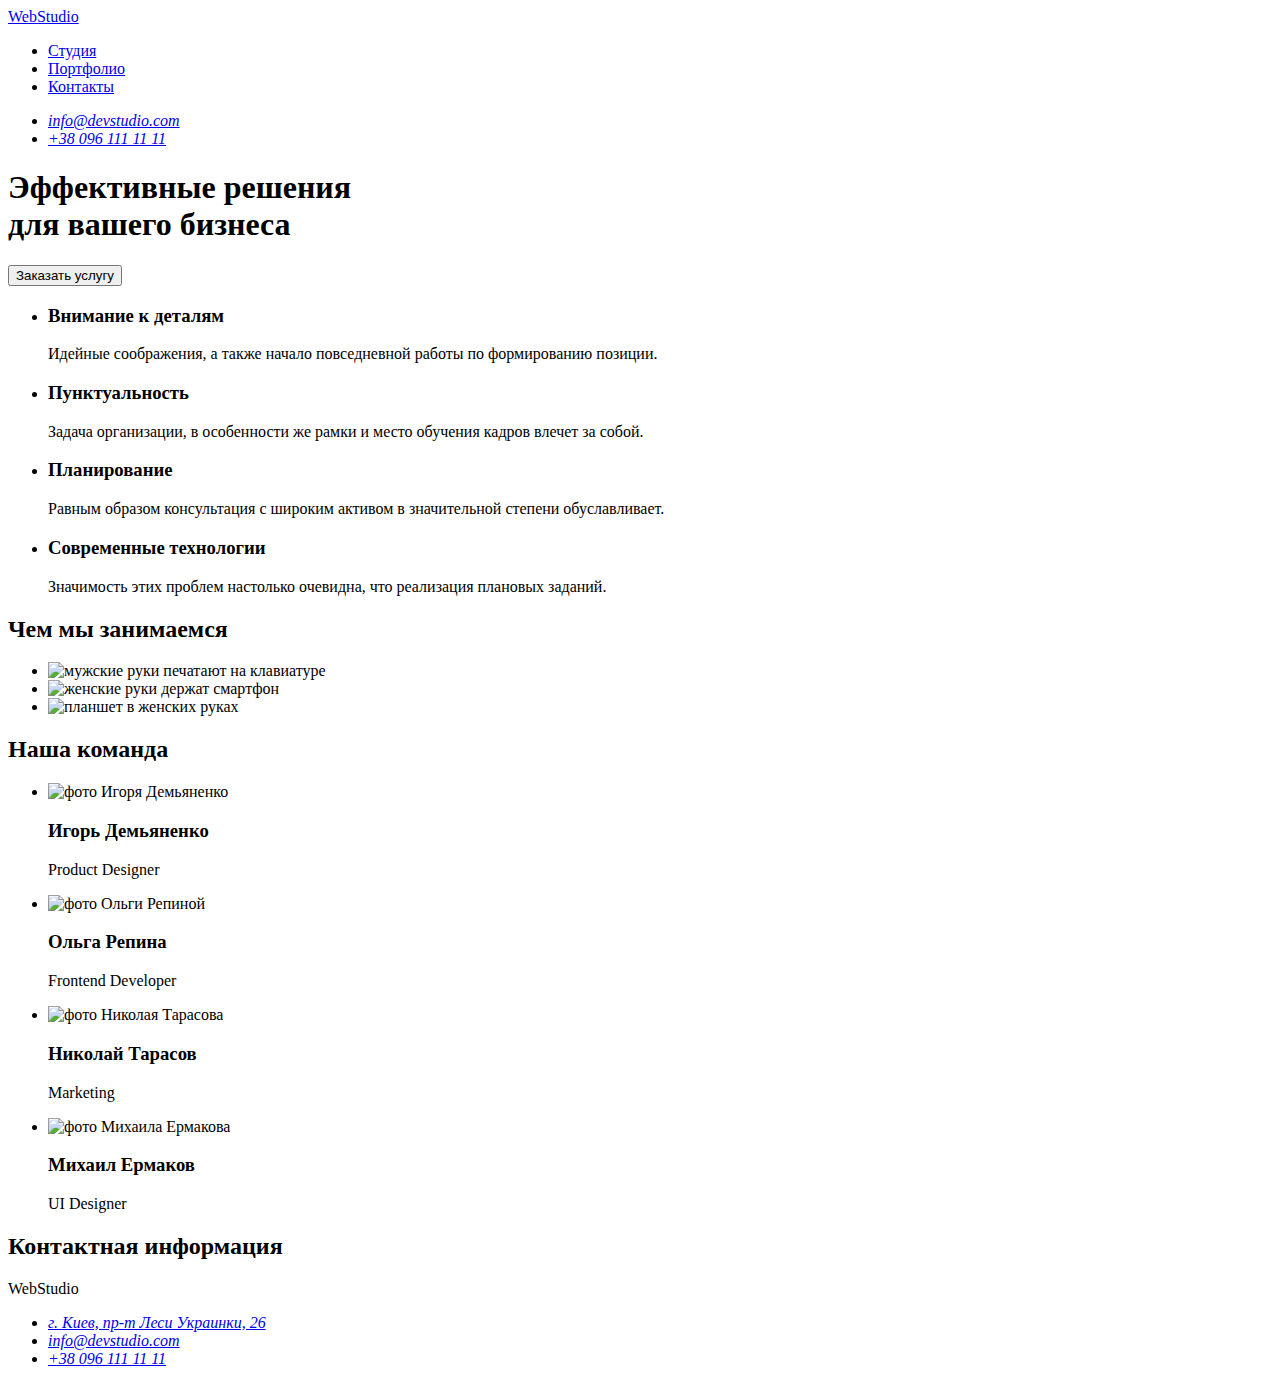
==== index.html @ 1361e8a2 "Add files via upload" ====
<!DOCTYPE html>
<html lang="ru">
  <head>
    <meta charset="UTF-8" />
    <meta name="viewport" content="width=device-width, initial-scale=1.0" />
    <title>Web-Studio</title>
    <link rel="preconnect" href="https://fonts.gstatic.com" />
    <link
      href="https://fonts.googleapis.com/css2?family=Raleway:wght@700&family=Roboto:wght@400;500;700;900&display=swap"
      rel="stylesheet"
    />
    <link rel="stylesheet" href="./css/styles.css" />
  </head>
  <body>

    <!-- Header -->

    <header class="header">
      <nav class="navigation">
        <a class="logo" href="/" lang="en">
          <span class="first-part-logo">Web</span
          ><span class="second-part-logo">Studio</span>
        </a>
        <ul class="navigation-list">
          <li class="navigation-list-item">
            <a class="navigation-list-link" href="#"
              ><span class="studio-text">Студия</span></a
            >
          </li>
          <li class="navigation-list-item">
            <a
              class="navigation-list-link"
              href="portfolio.html"
              target="_blank"
              ><span class="nav-text">Портфолио</span></a
            >
          </li>
          <li class="navigation-list-item">
            <a class="navigation-list-link" href="#"
              ><span class="nav-text">Контакты</span></a
            >
          </li>
        </ul>
      </nav>
      <address class="address">
        <ul class="address-list">
          <li class="address-item">
            <a class="header-mail" href="mailto:info@devstudio.com"
              >info@devstudio.com</a
            >
          </li>
          <li class="address-item">
            <a class="header-tel" href="tel:+380961111111">+38 096 111 11 11</a>
          </li>
        </ul>
      </address>
    </header>

    <!-- Main -->

    <main>

      <!-- Hero -->

      <section class="hero">
        <h1 class="hero-title">Эффективные решения <br />для вашего бизнеса</h1>
        <button class="hero-btn" type="button">Заказать услугу</button>
      </section>
      <!-- Чем мы занимаемся -->
      <section class="about">
        <div class="about-advantages">
          <ul class="about-advantages-list">
            <li class="about-advantages-list-item">
              <h3 class="about-subtitle">Внимание к деталям</h3>
              <p class="about-advantages-desc">
                Идейные соображения, а также начало повседневной работы по
                формированию позиции.
              </p>
            </li>
            <li class="about-advantages-list-item">
              <h3 class="about-subtitle">Пунктуальность</h3>
              <p class="about-advantages-desc">
                Задача организации, в особенности же рамки и место обучения
                кадров влечет за собой.
              </p>
            </li>
            <li class="about-advantages-list-item">
              <h3 class="about-subtitle">Планирование</h3>
              <p class="about-advantages-desc">
                Равным образом консультация с широким активом в значительной
                степени обуславливает.
              </p>
            </li>
            <li class="about-advantages-list-item">
              <h3 class="about-subtitle">Современные технологии</h3>
              <p class="about-advantages-desc">
                Значимость этих проблем настолько очевидна, что реализация
                плановых заданий.
              </p>
            </li>
          </ul>
        </div>
        <div class="about-work">
          <h2 class="title">Чем мы занимаемся</h2>
          <ul class="about-work-list">
            <li class="about-work-list-item">
              <img
                class="about-work-img"
                src="images/img.jpg"
                alt="мужские руки печатают на клавиатуре"
                width="370"
                height="294"
              />
            </li>
            <li class="about-work-list-item">
              <img
                class="about-work-img"
                src="images/img-2.jpg"
                alt="женские руки держат смартфон"
                width="370"
                height="294"
              />
            </li>
            <li class="about-work-list-item">
              <img
                class="about-work-img"
                src="images/img-3.jpg"
                alt="планшет в женских руках"
                width="370"
                height="294"
              />
            </li>
          </ul>
        </div>
      </section>

      <!-- Наша команда -->

      <section class="team">
        <h2 class="title">Наша команда</h2>
        <ul class="team-list">
          <li class="team-list-item">
            <img
              class="team-img"
              src="images/img-7.jpg"
              alt="фото Игоря Демьяненко"
              width="270"
              height="260"
            />
            <h3 class="team-subtitle">Игорь Демьяненко</h3>
            <p class="team-desc" lang="en">Product Designer</p>
          </li>
          <li class="team-list-item">
            <img
              class="team-img"
              src="images/img-4.jpg"
              alt="фото Ольги Репиной"
              width="270"
              height="260"
            />
            <h3 class="team-subtitle">Ольга Репина</h3>
            <p class="team-desc" lang="en">Frontend Developer</p>
          </li>
          <li class="team-list-item">
            <img
              class="team-img"
              src="images/img-5.jpg"
              alt="фото Николая Тарасова"
              width="270"
              height="260"
            />
            <h3 class="team-subtitle">Николай Тарасов</h3>
            <p class="team-desc" lang="en">Marketing</p>
          </li>
          <li class="team-list-item">
            <img
              class="team-img"
              src="images/img-6.jpg"
              alt="фото Михаила Ермакова"
              width="270"
              height="260"
            />
            <h3 class="team-subtitle">Михаил Ермаков</h3>
            <p class="team-desc" lang="en">UI Designer</p>
          </li>
        </ul>
      </section>
    </main>

    <!-- Footer -->

    <footer class="footer">

      <!-- Contact info -->
      
      <section class="contact-info">
        <h2 class="title">Контактная информация</h2>
        <p class="logo" lang="en">
          <span class="first-part-logo">Web</span
          ><span class="second-logo">Studio</span>
        </p>
        <address class="address">
          <ul class="address-list">
            <li class="address-list-item">
              <a
                class="address-list-link"
                href="https://goo.gl/maps/fSNsUCHMgR2mTpbh6"
                target="_blank"
                ><span class="address-text"
                  >г. Киев, пр-т Леси Украинки, 26</span
                ></a
              >
            </li>
            <li class="address-list-item">
              <a class="address-list-link" href="mailto:info@devstudio.com"
                ><span class="footer-mail">info@devstudio.com</span></a
              >
            </li>
            <li class="address-list-item">
              <a class="address-list-link" href="tel:+380961111111"
                ><span class="footer-tel">+38 096 111 11 11</span></a
              >
            </li>
          </ul>
        </address>
      </section>
    </footer>
  </body>
</html>
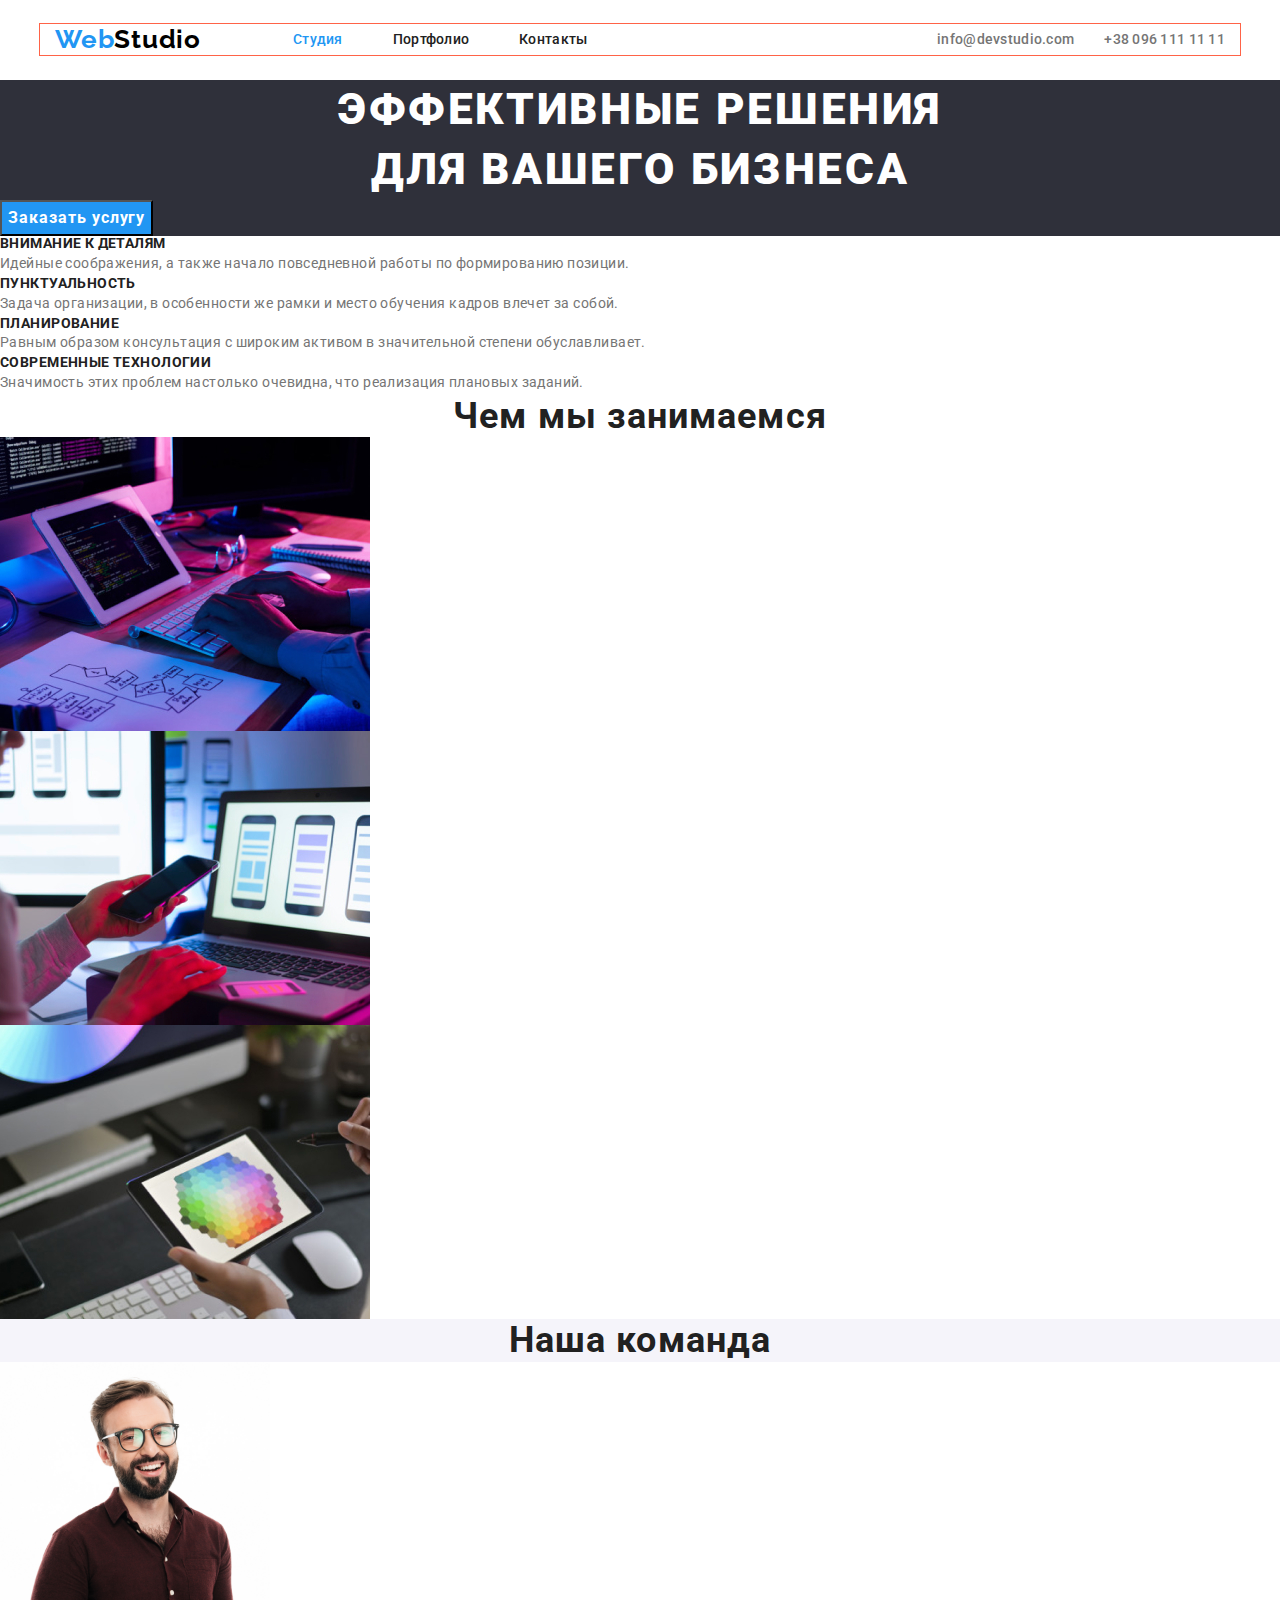
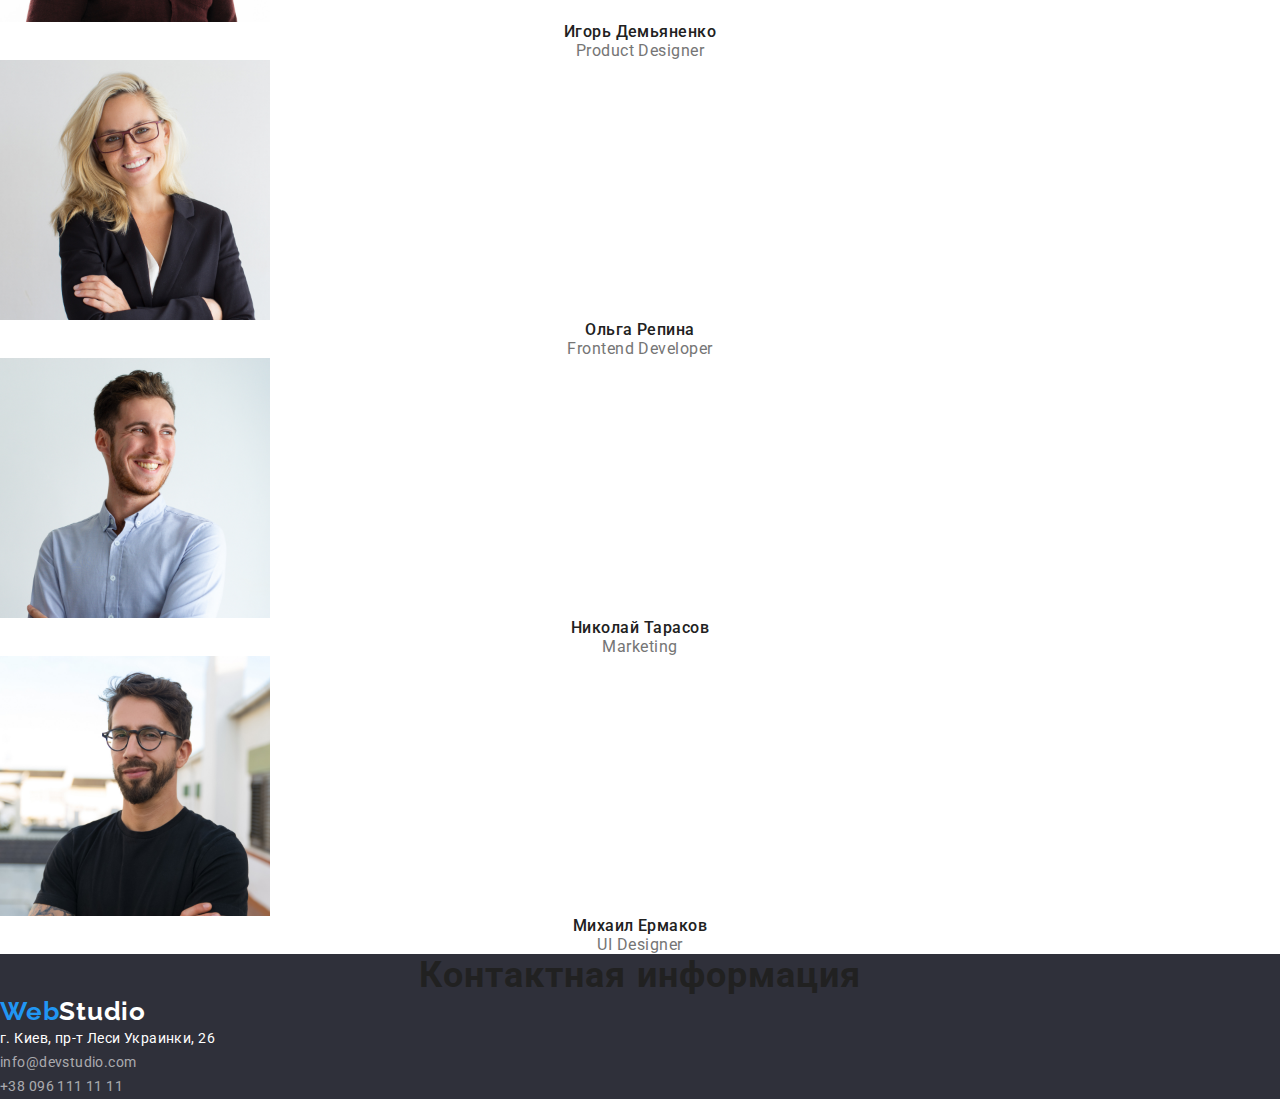
==== commit 523ac39a: "Сделан header" ====
--- a/index.html
+++ b/index.html
@@ -4,6 +4,7 @@
     <meta charset="UTF-8" />
     <meta name="viewport" content="width=device-width, initial-scale=1.0" />
     <title>Web-Studio</title>
+    <link rel="stylesheet" href="https://cdnjs.cloudflare.com/ajax/libs/modern-normalize/1.0.0/modern-normalize.min.css">
     <link rel="preconnect" href="https://fonts.gstatic.com" />
     <link
       href="https://fonts.googleapis.com/css2?family=Raleway:wght@700&family=Roboto:wght@400;500;700;900&display=swap"
@@ -16,10 +17,10 @@
     <!-- Header -->
 
     <header class="header">
+      <div class="container">
       <nav class="navigation">
         <a class="logo" href="/" lang="en">
-          <span class="first-part-logo">Web</span
-          ><span class="second-part-logo">Studio</span>
+          <span class="first-part-logo">Web</span><span class="second-part-logo">Studio</span>
         </a>
         <ul class="navigation-list">
           <li class="navigation-list-item">
@@ -54,6 +55,7 @@
           </li>
         </ul>
       </address>
+      </div>
     </header>
 
     <!-- Main -->
--- a/css/styles.css
+++ b/css/styles.css
@@ -0,0 +1,301 @@
+:root {
+  --main-font: "Roboto", sans-serif;
+  --secondary-font: "Raleway", sans-serif;
+  --accent-color: #2196f3;
+}
+
+body {
+  font-family: var(--main-font);
+}
+
+h1,
+h2,
+h3,
+h4,
+h5,
+h6 {
+  margin: 0;
+}
+
+ul,
+ol {
+  margin: 0;
+  padding: 0;
+}
+
+p {
+  margin: 0;
+}
+
+img {
+  display: block;
+}
+
+.address {
+  font-style: normal;
+}
+
+.container {
+  width: 1200px;
+  padding: 0 15px;
+  margin: 0 auto;
+}
+
+/* ========== HEADER ========== */
+
+.header {
+  padding-top: 24px;
+  padding-bottom: 25px;
+}
+
+.header .container {
+  display: flex;
+  align-items: center;
+  outline: 1px solid tomato;
+}
+
+.header .logo {
+  margin-right: 93px;
+}
+
+.logo {
+  width: 145px;
+  height: 31px;
+  font-family: var(--secondary-font);
+  font-weight: 700;
+  font-size: 26px;
+  line-height: 1.19;
+  letter-spacing: 0.03em;
+  text-decoration: none;
+}
+.first-part-logo {
+  color: #2196f3;
+}
+.second-part-logo {
+  color: #000000;
+}
+
+.header .navigation {
+  display: flex;
+  align-items: center;
+}
+
+.navigation-list {
+  display: flex;
+}
+
+.navigation-list-link {
+  font-weight: 500;
+  font-size: 14px;
+  line-height: 1.14;
+  letter-spacing: 0.02em;
+  color: #212121;
+}
+
+.navigation-list-item:not(:last-child) {
+  margin-right: 50px;
+}
+
+.navigation-list-link:hover,
+.navigation-list-link:focus,
+.header-mail:hover,
+.header-mail:focus,
+.header-tel:hover,
+.header-tel:focus {
+  color: var(--accent-color);
+}
+
+.header .address {
+  margin-left: auto;
+}
+
+.header .address-list {
+  display: flex;
+}
+
+.header .header-mail {
+  margin-right: 30px;
+}
+
+.header-mail,
+.header-tel {
+  font-weight: 500;
+  font-size: 14px;
+  line-height: 1.14;
+  letter-spacing: 0.02em;
+  color: #757575;
+}
+
+.portfolio-text {
+  color: var(--accent-color);
+}
+
+.studio-text {
+  color: var(--accent-color);
+}
+
+/* ========== END HEADER ========== */
+
+/* ========== HERO ========== */
+
+.hero,
+.contact-info {
+  background: #2f303a;
+}
+
+.hero-title {
+  font-weight: 900;
+  font-size: 44px;
+  line-height: 1.36;
+  letter-spacing: 0.06em;
+  text-transform: uppercase;
+  text-align: center;
+  color: #ffffff;
+}
+
+.hero-btn {
+  display: flex;
+  align-items: center;
+  text-align: center;
+  background-color: var(--accent-color);
+  color: #ffffff;
+  font-weight: 700;
+  font-size: 16px;
+  line-height: 1.88;
+  letter-spacing: 0.06em;
+}
+
+/* ========== END HERO ========== */
+
+/* ========== OTHER SECTIONS ========== */
+
+.about-advantages-list,
+.address-list,
+.about-work-list,
+.team-list,
+.btn-list,
+.projects-list-item,
+.navigation-list {
+  list-style: none;
+}
+
+.about-subtitle {
+  font-weight: 700;
+  font-size: 14px;
+  line-height: 1.14;
+  letter-spacing: 0.03em;
+  text-transform: uppercase;
+  color: #212121;
+}
+
+.about-advantages-desc {
+  font-weight: 400;
+  font-size: 14px;
+  line-height: 1.71;
+  letter-spacing: 0.03em;
+  color: #757575;
+}
+
+.title {
+  font-weight: 700;
+  font-size: 36px;
+  line-height: 1.17;
+  text-align: center;
+  letter-spacing: 0.03em;
+  color: #212121;
+}
+
+.team {
+  background: #f5f4fa;
+}
+
+.team-list-item {
+  background: #ffffff;
+}
+
+.team-subtitle {
+  font-weight: 500;
+  font-size: 16px;
+  line-height: 1.19;
+  text-align: center;
+  letter-spacing: 0.03em;
+  color: #212121;
+}
+
+.team-desc {
+  font-weight: 400;
+  font-size: 16px;
+  line-height: 1.19;
+  text-align: center;
+  letter-spacing: 0.03em;
+  color: #757575;
+}
+
+/* ========== END OTHER SECTIONS ========== */
+
+/* ========== FOOTER ========== */
+
+.second-logo {
+  color: #ffffff;
+}
+
+.address-text {
+  font-weight: 400;
+  font-size: 14px;
+  line-height: 1.71;
+  letter-spacing: 0.03em;
+  color: #ffffff;
+}
+
+.footer-mail,
+.footer-tel {
+  font-weight: 400;
+  font-size: 14px;
+  line-height: 1.71;
+  letter-spacing: 0.03em;
+  color: rgba(255, 255, 255, 0.6);
+}
+
+.address-list-link,
+.navigation-list-link,
+.header-mail,
+.header-tel,
+.projects-link {
+  text-decoration: none;
+}
+
+/* ========== END FOOTER ========== */
+
+/* ========== PORTFOLIO PAGE ========== */
+
+.item-button {
+  font-weight: 500;
+  font-size: 16px;
+  line-height: 1.62;
+  text-align: center;
+  letter-spacing: 0.03em;
+  background: #f5f4fa;
+  color: #212121;
+}
+
+.item-button:hover,
+.item-button:focus {
+  background-color: var(--accent-color);
+  color: #ffffff;
+}
+
+.projects-subtitle {
+  font-weight: 700;
+  font-size: 18px;
+  line-height: 2;
+  letter-spacing: 0.06em;
+  color: #212121;
+}
+
+.projects-desc {
+  font-weight: 400;
+  font-size: 16px;
+  line-height: 1.87;
+  letter-spacing: 0.03em;
+  color: #757575;
+}
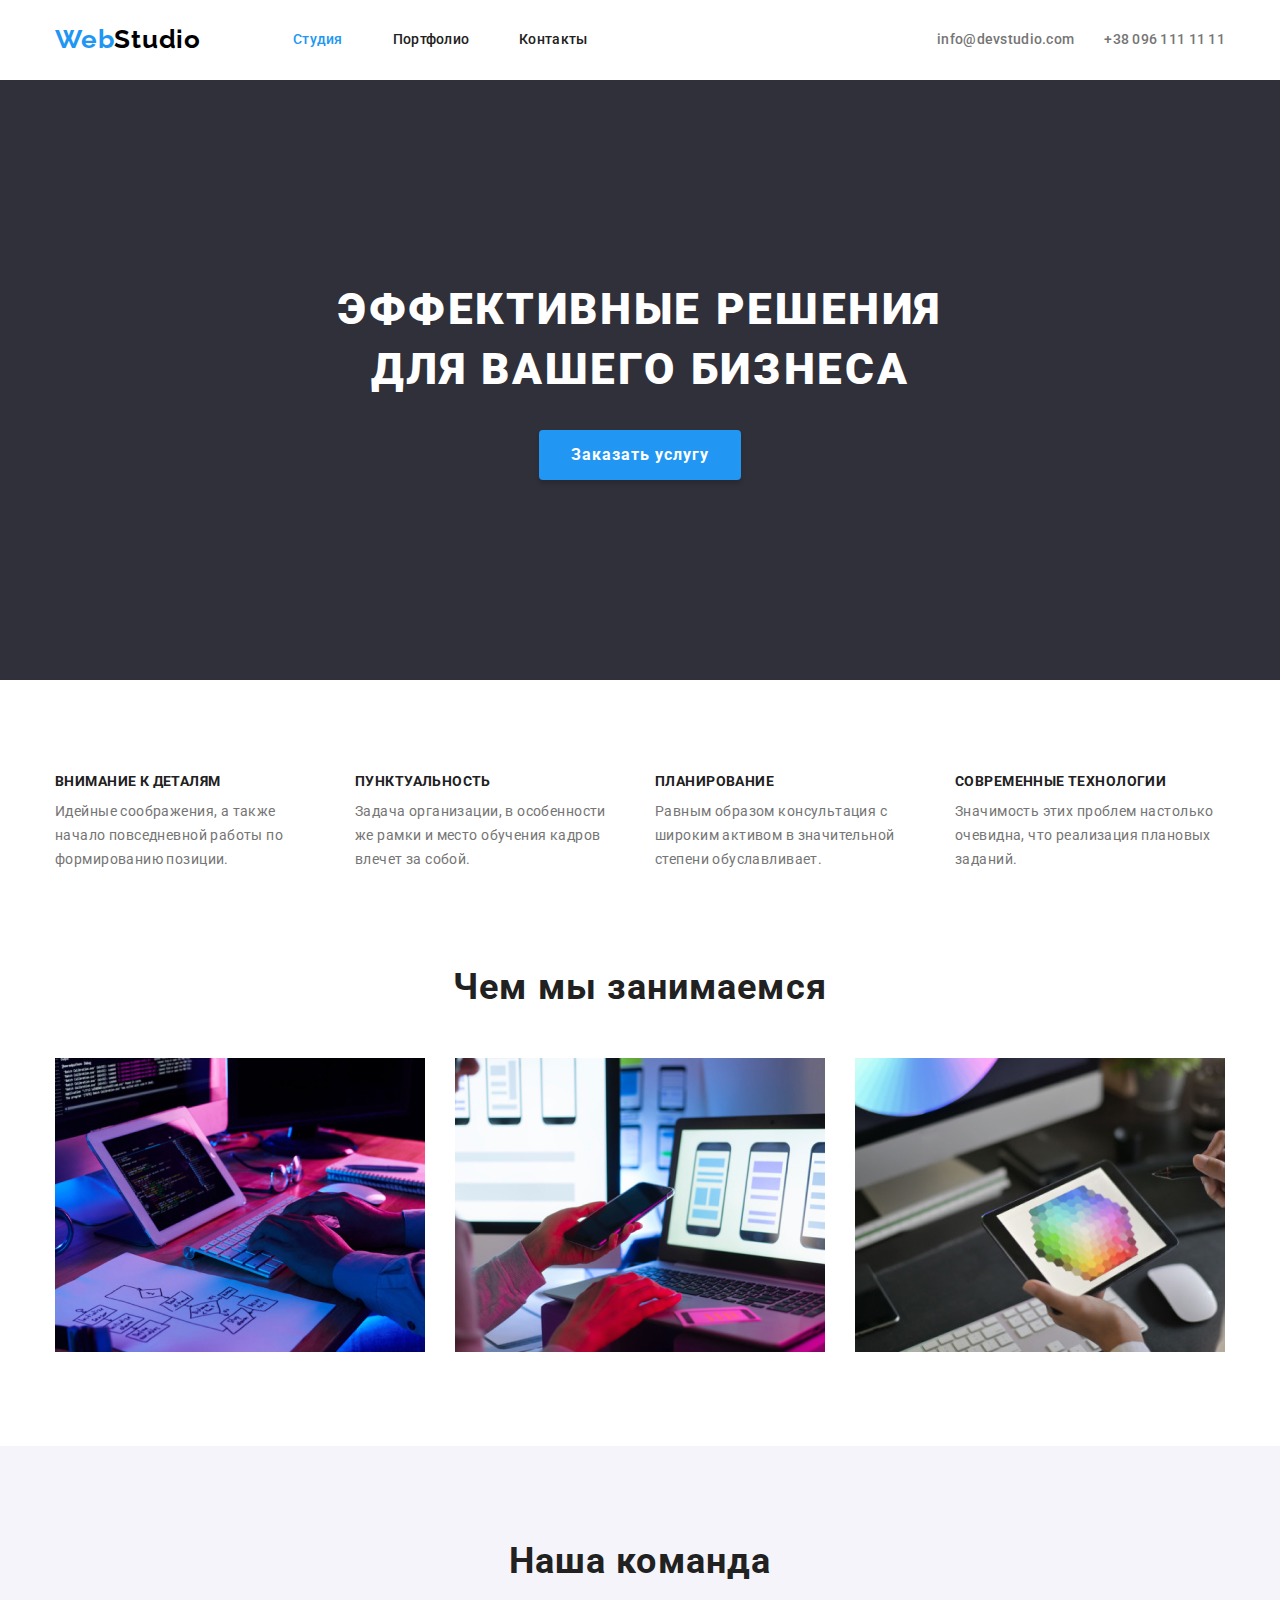
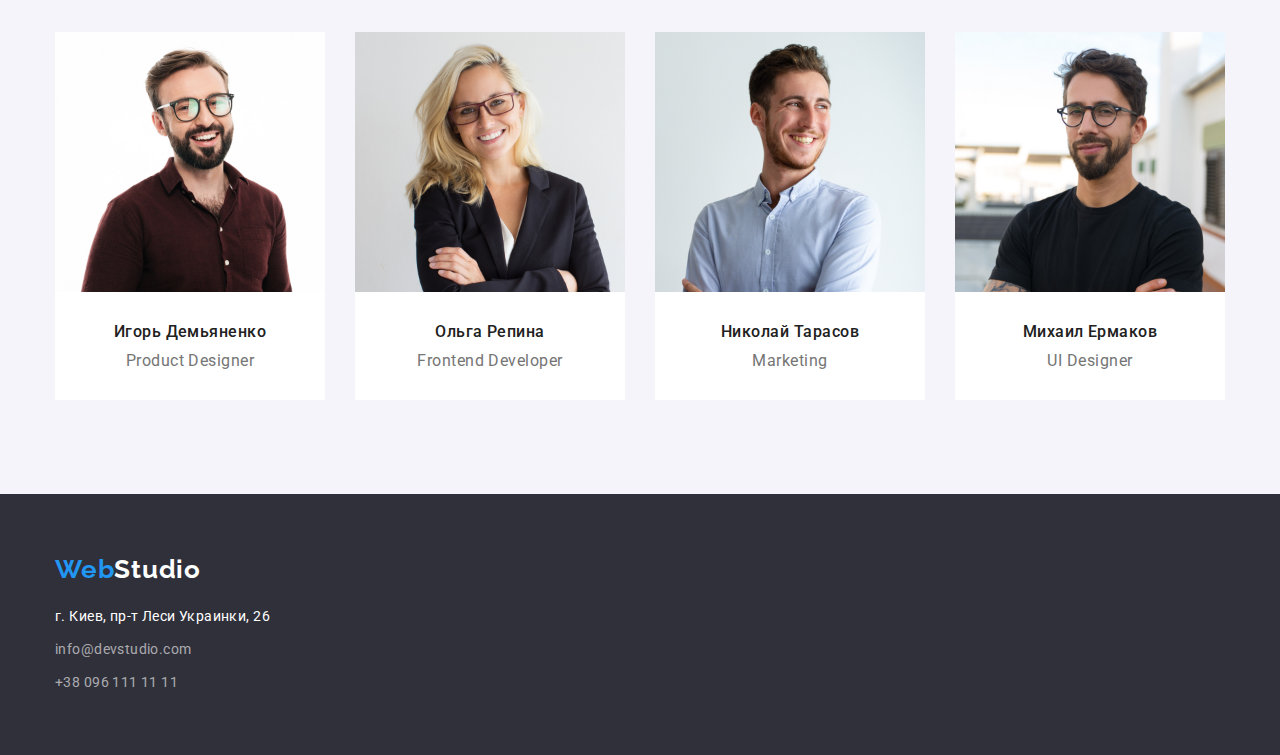
==== commit bad166f9: "Сделана разметка главной страницы" ====
--- a/index.html
+++ b/index.html
@@ -65,11 +65,14 @@
       <!-- Hero -->
 
       <section class="hero">
+        <div class="container">
         <h1 class="hero-title">Эффективные решения <br />для вашего бизнеса</h1>
         <button class="hero-btn" type="button">Заказать услугу</button>
+        </div>
       </section>
       <!-- Чем мы занимаемся -->
       <section class="about">
+        <div class="container">
         <div class="about-advantages">
           <ul class="about-advantages-list">
             <li class="about-advantages-list-item">
@@ -134,11 +137,13 @@
             </li>
           </ul>
         </div>
+        </div>
       </section>
 
       <!-- Наша команда -->
 
       <section class="team">
+        <div class="container">
         <h2 class="title">Наша команда</h2>
         <ul class="team-list">
           <li class="team-list-item">
@@ -186,6 +191,7 @@
             <p class="team-desc" lang="en">UI Designer</p>
           </li>
         </ul>
+        </div>
       </section>
     </main>
 
@@ -196,7 +202,8 @@
       <!-- Contact info -->
       
       <section class="contact-info">
-        <h2 class="title">Контактная информация</h2>
+        <div class="container">
+        <h2 class="title visually-hidden">Контактная информация</h2>
         <p class="logo" lang="en">
           <span class="first-part-logo">Web</span
           ><span class="second-logo">Studio</span>
@@ -225,6 +232,7 @@
             </li>
           </ul>
         </address>
+        </div>
       </section>
     </footer>
   </body>
--- a/css/styles.css
+++ b/css/styles.css
@@ -51,7 +51,6 @@
 .header .container {
   display: flex;
   align-items: center;
-  outline: 1px solid tomato;
 }
 
 .header .logo {
@@ -138,25 +137,34 @@
 
 /* ========== HERO ========== */
 
+.hero .container {
+  padding-top: 200px;
+  padding-bottom: 200px;
+}
+
 .hero,
 .contact-info {
   background: #2f303a;
+  text-align: center;
 }
 
 .hero-title {
+  margin-bottom: 30px;
   font-weight: 900;
   font-size: 44px;
   line-height: 1.36;
   letter-spacing: 0.06em;
   text-transform: uppercase;
-  text-align: center;
   color: #ffffff;
 }
 
 .hero-btn {
-  display: flex;
-  align-items: center;
-  text-align: center;
+  min-width: 200px;
+  box-shadow: 0px 4px 4px rgba(0, 0, 0, 0.15);
+  cursor: pointer;
+  padding: 10px 32px;
+  border-radius: 4px;
+  border: none;
   background-color: var(--accent-color);
   color: #ffffff;
   font-weight: 700;
@@ -168,6 +176,32 @@
 /* ========== END HERO ========== */
 
 /* ========== OTHER SECTIONS ========== */
+
+.about-advantages {
+  padding-top: 94px;
+  padding-bottom: 94px;
+}
+
+.about-advantages-list {
+  display: flex;
+  flex-wrap: wrap;
+}
+
+.about-advantages-list-item {
+  width: 270px;
+}
+
+.about-advantages-list-item:not(:last-child) {
+  margin-right: 30px;
+}
+
+.about-work-list-item:not(:last-child) {
+  margin-right: 30px;
+}
+
+.team-list-item:not(:last-child) {
+  margin-right: 30px;
+}
 
 .about-advantages-list,
 .address-list,
@@ -180,6 +214,7 @@
 }
 
 .about-subtitle {
+  margin-bottom: 10px;
   font-weight: 700;
   font-size: 14px;
   line-height: 1.14;
@@ -188,6 +223,14 @@
   color: #212121;
 }
 
+.about-work {
+  padding-bottom: 94px;
+}
+
+.about-work-list {
+  display: flex;
+}
+
 .about-advantages-desc {
   font-weight: 400;
   font-size: 14px;
@@ -197,6 +240,7 @@
 }
 
 .title {
+  margin-bottom: 50px;
   font-weight: 700;
   font-size: 36px;
   line-height: 1.17;
@@ -207,6 +251,16 @@
 
 .team {
   background: #f5f4fa;
+  padding-top: 94px;
+  padding-bottom: 94px;
+}
+
+.team-img {
+  margin-bottom: 30px;
+}
+
+.team-list {
+  display: flex;
 }
 
 .team-list-item {
@@ -214,6 +268,7 @@
 }
 
 .team-subtitle {
+  margin-bottom: 10px;
   font-weight: 500;
   font-size: 16px;
   line-height: 1.19;
@@ -223,6 +278,7 @@
 }
 
 .team-desc {
+  padding-bottom: 30px;
   font-weight: 400;
   font-size: 16px;
   line-height: 1.19;
@@ -234,6 +290,28 @@
 /* ========== END OTHER SECTIONS ========== */
 
 /* ========== FOOTER ========== */
+
+.contact-info {
+padding-top: 60px;
+padding-bottom: 60px;
+}
+
+.contact-info .logo {
+  margin-bottom: 20px;
+}
+
+.contact-info .address {
+  text-align: left;
+  margin-right: auto;
+}
+
+.contact-info .address-list {
+  min-width: 231px;
+}
+
+.contact-info .address-list-item:not(:last-child) {
+  margin-bottom: 9px;
+}
 
 .second-logo {
   color: #ffffff;
@@ -264,6 +342,18 @@
   text-decoration: none;
 }
 
+.visually-hidden {
+    position: absolute;
+    white-space: nowrap;
+    width: 1px;
+    height: 1px;
+    overflow: hidden;
+    border: 0;
+    padding: 0;
+    clip: rect(0 0 0 0);
+    clip-path: inset(50%);
+    margin: -1px;
+
 /* ========== END FOOTER ========== */
 
 /* ========== PORTFOLIO PAGE ========== */
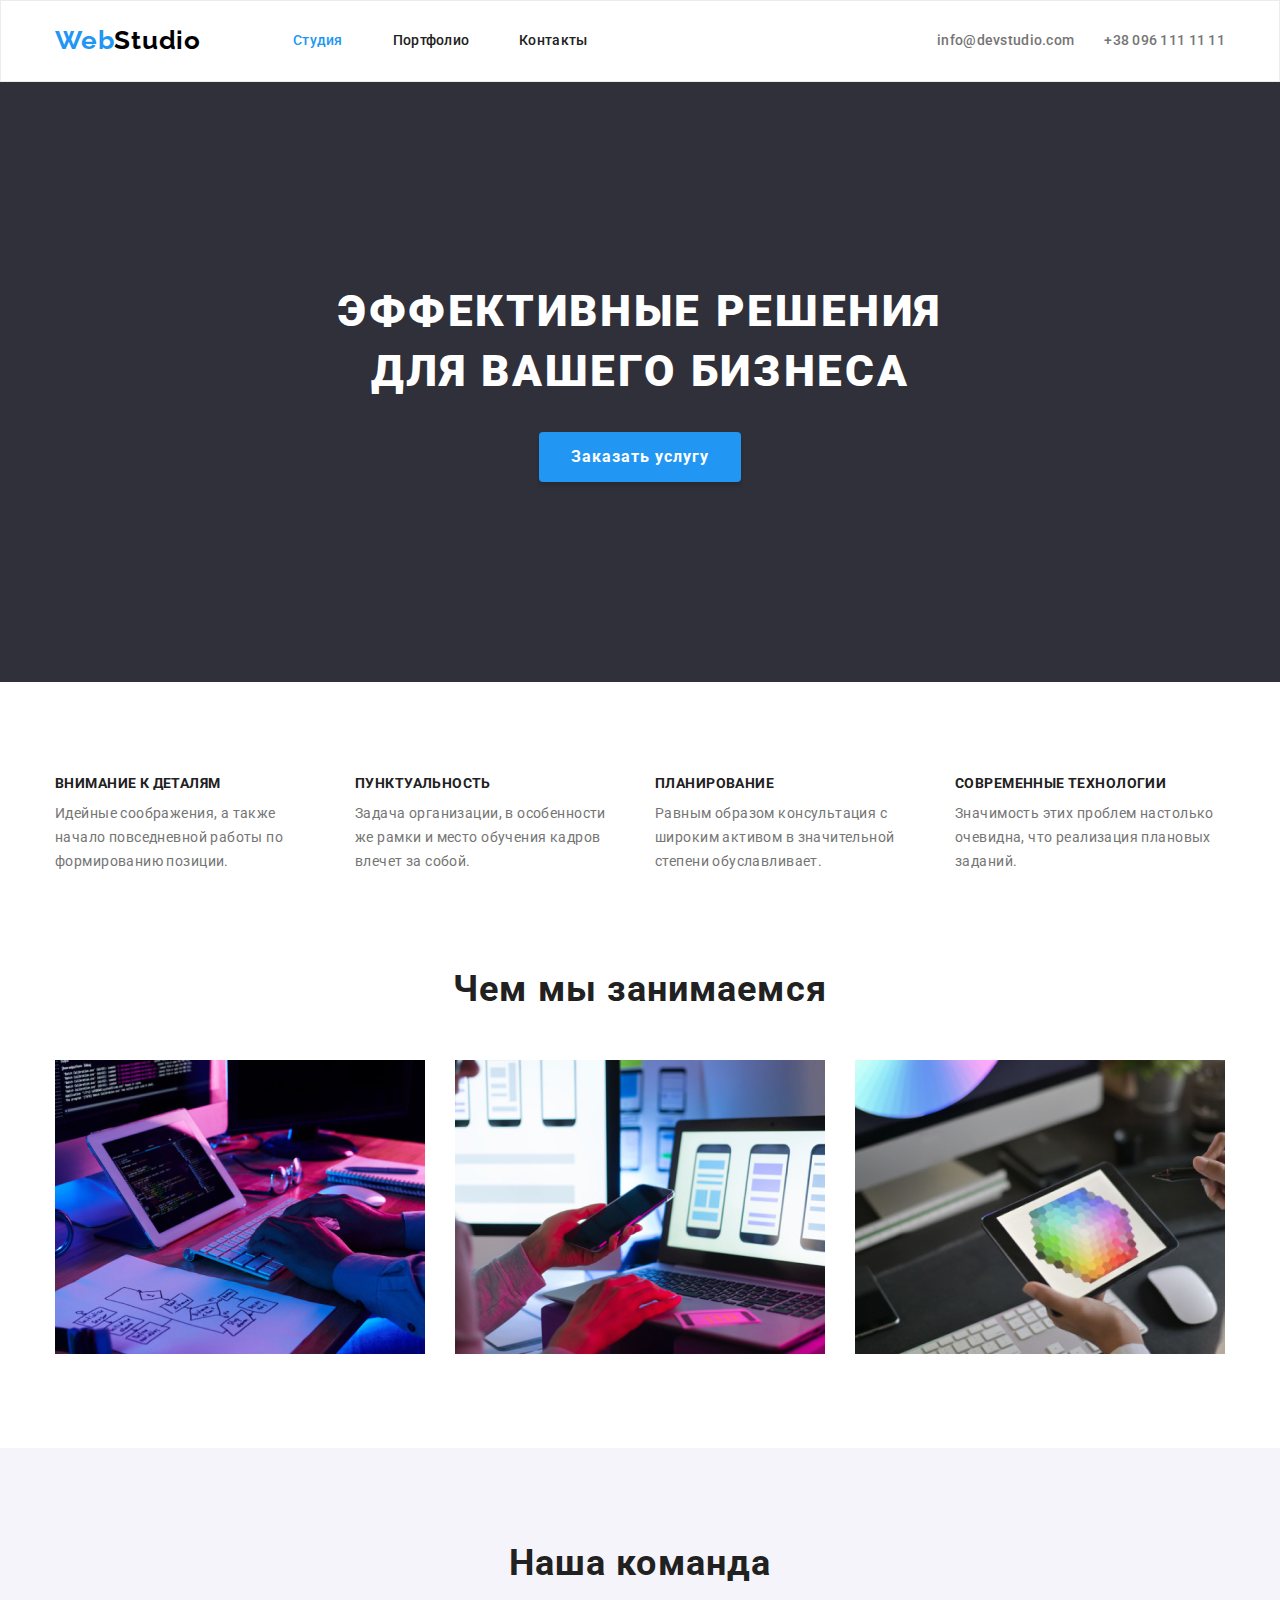
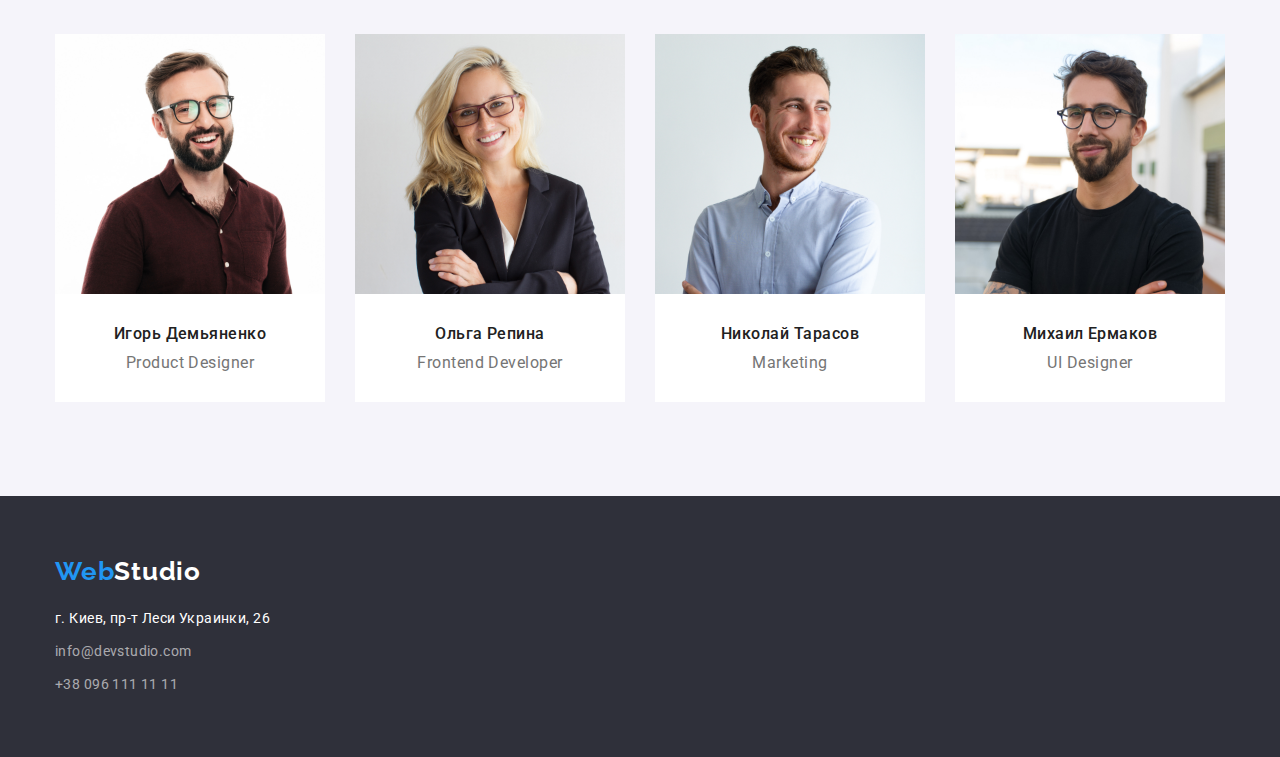
==== commit dca0a22a: "Добавлен линк в лого" ====
--- a/index.html
+++ b/index.html
@@ -19,7 +19,7 @@
     <header class="header">
       <div class="container">
       <nav class="navigation">
-        <a class="logo" href="/" lang="en">
+        <a class="logo" href="./index.html" lang="en">
           <span class="first-part-logo">Web</span><span class="second-part-logo">Studio</span>
         </a>
         <ul class="navigation-list">
--- a/css/styles.css
+++ b/css/styles.css
@@ -46,6 +46,7 @@
 .header {
   padding-top: 24px;
   padding-bottom: 25px;
+  border: 1px solid #ececec;
 }
 
 .header .container {
@@ -292,8 +293,8 @@
 /* ========== FOOTER ========== */
 
 .contact-info {
-padding-top: 60px;
-padding-bottom: 60px;
+  padding-top: 60px;
+  padding-bottom: 60px;
 }
 
 .contact-info .logo {
@@ -343,22 +344,57 @@
 }
 
 .visually-hidden {
-    position: absolute;
-    white-space: nowrap;
-    width: 1px;
-    height: 1px;
-    overflow: hidden;
-    border: 0;
-    padding: 0;
-    clip: rect(0 0 0 0);
-    clip-path: inset(50%);
-    margin: -1px;
+  position: absolute;
+  white-space: nowrap;
+  width: 1px;
+  height: 1px;
+  overflow: hidden;
+  border: 0;
+  padding: 0;
+  clip: rect(0 0 0 0);
+  clip-path: inset(50%);
+  margin: -1px;
+}
 
 /* ========== END FOOTER ========== */
 
 /* ========== PORTFOLIO PAGE ========== */
 
+.portfolio-page {
+  padding-top: 94px;
+  padding-bottom: 94px;
+}
+
+.portfolio-page .btn-list {
+  display: flex;
+  flex-wrap: wrap;
+  margin-bottom: 34px;
+  justify-content: center;
+  margin-bottom: 50px;
+}
+
+.portfolio-page .projects-list {
+  display: flex;
+  flex-wrap: wrap;
+}
+
+.portfolio-page .projects-list-item {
+  width: 370px;
+  background: #ffffff;
+  border: 1px solid #eeeeee;
+}
+
+.portfolio-page .projects-list-item:not(:nth-child(3n)) {
+  margin-right: 30px;
+}
+
+.portfolio-page .projects-list-item:not(:nth-last-child(-n + 3)) {
+  margin-bottom: 30px;
+}
+
 .item-button {
+  padding: 6px 22px;
+  min-width: 73px;
   font-weight: 500;
   font-size: 16px;
   line-height: 1.62;
@@ -366,6 +402,13 @@
   letter-spacing: 0.03em;
   background: #f5f4fa;
   color: #212121;
+  cursor: pointer;
+  border: none;
+  border-radius: 4px;
+}
+
+.portfolio-page .btn-list-item:not(:last-child) {
+  margin-right: 8px;
 }
 
 .item-button:hover,
@@ -375,6 +418,8 @@
 }
 
 .projects-subtitle {
+  width: 322px;
+  height: 36px;
   font-weight: 700;
   font-size: 18px;
   line-height: 2;
@@ -382,7 +427,13 @@
   color: #212121;
 }
 
+.projects-block {
+  padding: 20px 24px;
+}
+
 .projects-desc {
+  width: 322px;
+  height: 30px;
   font-weight: 400;
   font-size: 16px;
   line-height: 1.87;
